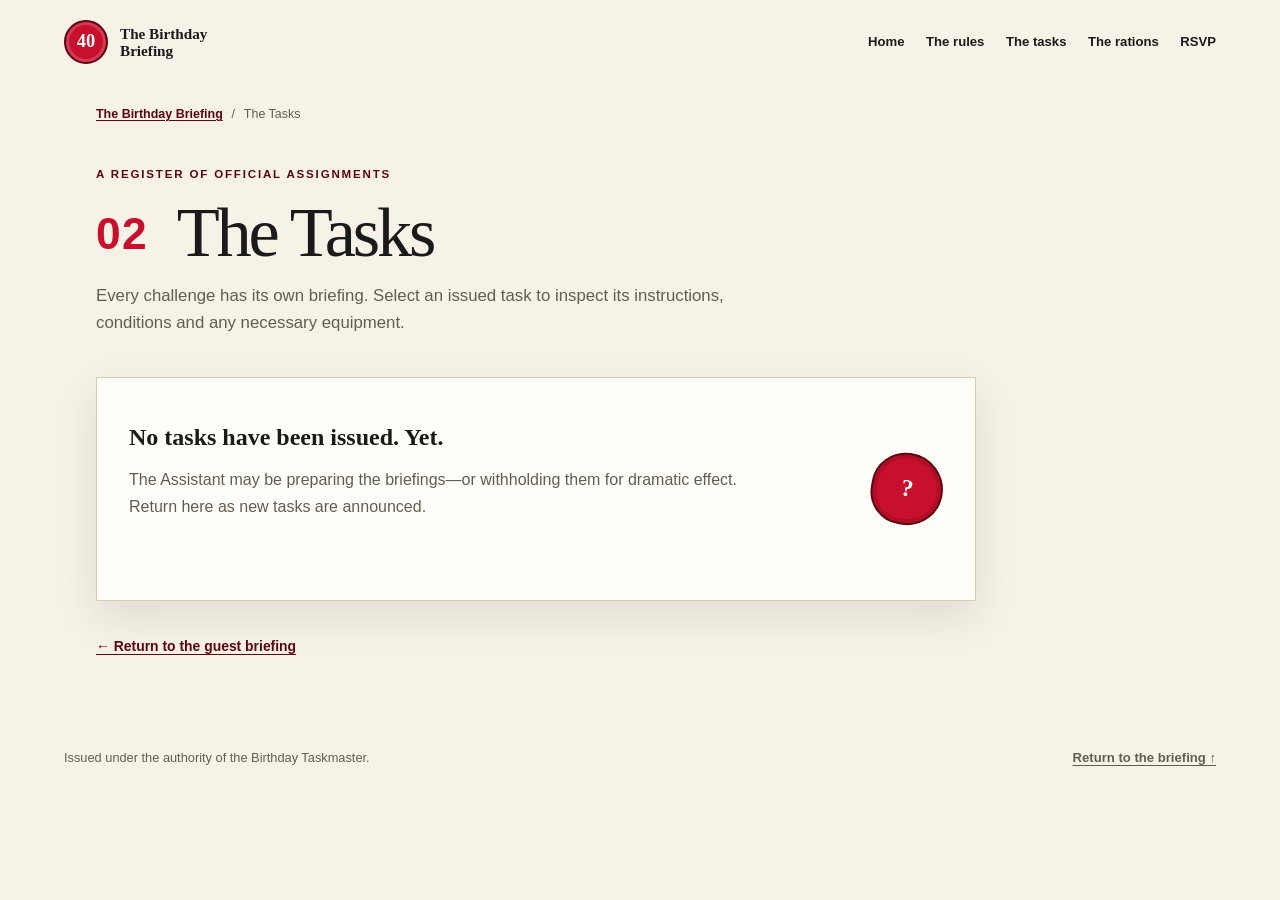
==== tasks/index.html @ 139fe777 "feat: enhance guest briefing site with task register and rules page" ====
<!doctype html>
<html lang="en">
  <head>
    <meta charset="utf-8">
    <meta name="viewport" content="width=device-width, initial-scale=1">
    <meta
      name="description"
      content="The official register of birthday tasks and contestant briefings."
    >
    <meta name="theme-color" content="#f7f2e7">
    <title>The Task Register | The Birthday Briefing</title>
    <link rel="stylesheet" href="../assets/css/style.css">
  </head>
  <body>
    <a class="skip-link" href="#main-content">Skip to the task register</a>
    <header class="site-header">
      <a class="wordmark" href="../index.html" aria-label="The Birthday Briefing, home">
        <span class="wordmark__seal" aria-hidden="true">40</span>
        <span class="wordmark__text">The Birthday<br>Briefing</span>
      </a>
      <nav class="site-nav" aria-label="Main navigation">
        <a href="../index.html">Home</a>
        <a href="../rules.html">The rules</a>
        <a href="./" aria-current="page">The tasks</a>
        <a href="../index.html#rations">The rations</a>
        <a href="../index.html#rsvp">RSVP</a>
      </nav>
    </header>

    <main class="document-main" id="main-content">
      <p class="breadcrumb"><a href="../index.html">The Birthday Briefing</a> <span aria-hidden="true">/</span> The Tasks</p>
      <section class="page-intro" aria-labelledby="page-title">
        <p class="eyebrow">A register of official assignments</p>
        <h1 id="page-title"><span class="section-number">02</span> The Tasks</h1>
        <p>Every challenge has its own briefing. Select an issued task to inspect its instructions, conditions and any necessary equipment.</p>
      </section>

      <section class="empty-state" aria-labelledby="empty-title">
        <span class="empty-state__seal" aria-hidden="true">?</span>
        <h2 id="empty-title">No tasks have been issued. Yet.</h2>
        <p>The Assistant may be preparing the briefings—or withholding them for dramatic effect. Return here as new tasks are announced.</p>
      </section>

      <p class="page-actions"><a class="text-link" href="../index.html">← Return to the guest briefing</a></p>
    </main>

    <footer class="site-footer">
      <p>Issued under the authority of the Birthday Taskmaster.</p>
      <a href="../index.html">Return to the briefing ↑</a>
    </footer>
  </body>
</html>
---- assets/css/style.css ----
:root {
  color-scheme: light;
  --red: #c8102e;
  --red-dark: #5b0612;
  --parchment: #f7f2e7;
  --paper: #fffdf8;
  --gold: #c5a059;
  --ink: #1a1a1a;
  --muted: #625d54;
  --line: #d8cbb1;
  --shadow: 0 16px 40px rgb(26 26 26 / 10%);
  --serif: Georgia, "Times New Roman", serif;
  --sans: "Avenir Next", Avenir, "Segoe UI", sans-serif;
}

* {
  box-sizing: border-box;
}

html {
  scroll-behavior: smooth;
  scroll-padding-top: 1.5rem;
}

body {
  margin: 0;
  color: var(--ink);
  background: var(--parchment);
  font-family: var(--sans);
  font-size: 1rem;
  line-height: 1.65;
}

a {
  color: inherit;
}

a:focus-visible,
summary:focus-visible {
  outline: 3px solid var(--gold);
  outline-offset: 5px;
}

.skip-link {
  position: absolute;
  z-index: 5;
  top: 0.75rem;
  left: 0.75rem;
  padding: 0.65rem 1rem;
  transform: translateY(-180%);
  color: white;
  background: var(--ink);
}

.skip-link:focus {
  transform: translateY(0);
}

.site-header {
  display: flex;
  align-items: center;
  justify-content: space-between;
  gap: 1.5rem;
  max-width: 76rem;
  margin: 0 auto;
  padding: 1.25rem 2rem;
}

.wordmark {
  display: inline-flex;
  align-items: center;
  gap: 0.75rem;
  color: var(--ink);
  font-family: var(--serif);
  font-size: 0.95rem;
  font-weight: 700;
  line-height: 1.15;
  text-decoration: none;
}

.wordmark__seal {
  display: grid;
  width: 2.75rem;
  aspect-ratio: 1;
  place-items: center;
  border: 2px solid var(--red-dark);
  border-radius: 50%;
  color: var(--paper);
  background: var(--red);
  box-shadow: inset 0 0 0 3px rgb(255 255 255 / 18%);
  font-family: var(--serif);
  font-size: 1.15rem;
}

.site-nav {
  display: flex;
  flex-wrap: wrap;
  justify-content: flex-end;
  gap: 0.4rem 1.35rem;
}

.site-nav a,
.site-footer a {
  font-size: 0.82rem;
  font-weight: 700;
  text-decoration-thickness: 1px;
  text-underline-offset: 0.25em;
}

.site-nav a {
  text-decoration: none;
}

.site-nav a:hover,
.site-footer a:hover {
  color: var(--red);
  text-decoration: underline;
}

.hero {
  position: relative;
  display: grid;
  grid-template-columns: minmax(0, 1fr) 15rem;
  align-items: center;
  gap: 2rem;
  max-width: 76rem;
  min-height: 38rem;
  margin: 1.5rem auto 0;
  padding: 2rem;
}

.hero__paper {
  position: relative;
  min-height: 31rem;
  padding: clamp(2rem, 7vw, 5.5rem) clamp(1.5rem, 7vw, 6rem);
  overflow: hidden;
  border: 1px solid var(--line);
  background:
    linear-gradient(135deg, transparent 0 12px, var(--paper) 13px) top left,
    linear-gradient(225deg, transparent 0 12px, var(--paper) 13px) top right,
    linear-gradient(315deg, transparent 0 12px, var(--paper) 13px) bottom right,
    linear-gradient(45deg, transparent 0 12px, var(--paper) 13px) bottom left,
    var(--paper);
  background-size: 51% 51%;
  background-repeat: no-repeat;
  box-shadow: var(--shadow);
}

.hero__paper::before {
  position: absolute;
  inset: 0.65rem;
  border: 1px solid rgb(197 160 89 / 55%);
  content: "";
  pointer-events: none;
}

.eyebrow {
  margin: 0 0 0.75rem;
  color: var(--red-dark);
  font-size: 0.72rem;
  font-weight: 800;
  letter-spacing: 0.16em;
  text-transform: uppercase;
}

.hero__recipient {
  margin: 0 0 1rem;
  color: var(--muted);
  font-family: var(--serif);
  font-style: italic;
}

.hero__recipient span {
  color: var(--ink);
  font-weight: 700;
}

h1,
h2,
h3,
p {
  margin-top: 0;
}

h1,
h2,
h3 {
  font-family: var(--serif);
}

h1 {
  max-width: 14ch;
  margin-bottom: 1.1rem;
  font-size: clamp(2.4rem, 5.5vw, 4.6rem);
  font-weight: 500;
  letter-spacing: -0.045em;
  line-height: 1.04;
}

.hero__intro {
  max-width: 39rem;
  margin-bottom: 1.6rem;
  color: var(--muted);
  font-size: 1.05rem;
}

.button {
  display: inline-flex;
  align-items: center;
  justify-content: center;
  gap: 0.7rem;
  min-height: 3rem;
  padding: 0.75rem 1.15rem;
  border: 2px solid transparent;
  font-size: 0.86rem;
  font-weight: 800;
  text-decoration: none;
  transition: background-color 160ms ease, color 160ms ease, transform 160ms ease;
}

.button:hover {
  transform: translateY(-2px);
}

.button--red {
  color: white;
  background: var(--red);
}

.button--red:hover {
  background: var(--red-dark);
}

.hero__seal {
  position: absolute;
  right: 2.4rem;
  bottom: 2.25rem;
  display: grid;
  width: 6.1rem;
  aspect-ratio: 1;
  place-items: center;
  border: 2px solid #8e1523;
  border-radius: 47% 53% 50% 48%;
  color: #fff9ea;
  background:
    radial-gradient(circle at 32% 28%, rgb(255 255 255 / 18%), transparent 33%),
    var(--red);
  box-shadow: inset 0 0 0 4px rgb(91 6 18 / 25%), 0 5px 10px rgb(26 26 26 / 22%);
  font-family: var(--serif);
  font-size: 0.68rem;
  font-weight: 700;
  line-height: 1.15;
  text-align: center;
  transform: rotate(9deg);
}

.hero__serial {
  position: absolute;
  right: 1.2rem;
  bottom: 1.1rem;
  color: var(--muted);
  font-size: 0.58rem;
  font-weight: 700;
  letter-spacing: 0.12em;
}

.countdown {
  padding: 1.4rem 0 1.4rem 1.5rem;
  border-left: 2px solid var(--gold);
}

.countdown__value {
  max-width: 12rem;
  margin-bottom: 0.5rem;
  color: var(--red-dark);
  font-family: var(--serif);
  font-size: 1.55rem;
  font-weight: 700;
  line-height: 1.2;
  font-variant-numeric: tabular-nums;
}

.countdown__note {
  margin-bottom: 0;
  color: var(--muted);
  font-size: 0.85rem;
}

.section-rule {
  display: flex;
  align-items: center;
  gap: 1rem;
  max-width: 72rem;
  margin: 1rem auto 0;
  padding: 0 2rem;
  color: var(--red-dark);
  font-family: var(--serif);
  font-size: 0.85rem;
  font-style: italic;
  text-align: center;
}

.section-rule::before,
.section-rule::after {
  height: 1px;
  flex: 1;
  background: var(--line);
  content: "";
}

.content-section {
  max-width: 72rem;
  margin: 0 auto;
  padding: 5.5rem 2rem;
}

.section-heading {
  max-width: 42rem;
  margin-bottom: 2.4rem;
}

.section-heading h2,
.judgement-card h2 {
  margin-bottom: 0.8rem;
  font-size: clamp(2.1rem, 4vw, 3rem);
  font-weight: 500;
  letter-spacing: -0.035em;
  line-height: 1.1;
}

.section-heading > p:last-child {
  max-width: 38rem;
  margin-bottom: 0;
  color: var(--muted);
}

.section-number {
  display: inline-block;
  margin-right: 0.35em;
  color: var(--red);
  font-family: var(--sans);
  font-size: 0.63em;
  font-weight: 800;
  letter-spacing: 0.03em;
  vertical-align: 0.14em;
}

.rules-grid,
.rations-grid {
  display: grid;
  grid-template-columns: repeat(3, minmax(0, 1fr));
  gap: 1rem;
}

.rule-card,
.ration-card {
  position: relative;
  min-height: 15rem;
  padding: 1.6rem;
  border: 1px solid var(--line);
  background: var(--paper);
  box-shadow: 0 7px 18px rgb(26 26 26 / 5%);
}

.rule-card--date {
  border-top: 4px solid var(--red);
}

.rule-card__icon {
  display: grid;
  width: 2rem;
  aspect-ratio: 1;
  place-items: center;
  margin-bottom: 1rem;
  border: 1px solid var(--gold);
  border-radius: 50%;
  color: var(--red-dark);
  font-size: 0.7rem;
  font-weight: 800;
}

.rule-card h3,
.ration-card h3 {
  margin-bottom: 0.5rem;
  font-size: 1.3rem;
}

.rule-card p,
.ration-card p {
  margin-bottom: 0.7rem;
  color: var(--muted);
  font-size: 0.9rem;
}

.rule-card strong {
  color: var(--ink);
}

.text-link {
  color: var(--red-dark);
  font-size: 0.87rem;
  font-weight: 800;
  text-underline-offset: 0.25em;
}

.tasks-section {
  border-top: 1px solid var(--line);
  border-bottom: 1px solid var(--line);
  background:
    linear-gradient(90deg, rgb(200 16 46 / 3%) 1px, transparent 1px),
    linear-gradient(rgb(200 16 46 / 3%) 1px, transparent 1px),
    #f1e9d8;
  background-size: 28px 28px;
}

.task-index {
  display: grid;
  gap: 0.85rem;
  max-width: 58rem;
}

.task-card {
  position: relative;
  display: grid;
  grid-template-columns: 6rem 1fr 3rem;
  align-items: center;
  gap: 0.4rem 1rem;
  min-height: 6rem;
  padding: 1rem 1.3rem;
  border: 1px solid #b8aa90;
  background: var(--paper);
  box-shadow: 0 7px 18px rgb(26 26 26 / 6%);
  text-decoration: none;
  transition: border-color 160ms ease, transform 160ms ease, box-shadow 160ms ease;
}

.task-card:hover {
  transform: translateY(-2px);
  border-color: var(--red);
  box-shadow: 0 11px 24px rgb(26 26 26 / 10%);
}

.task-card__number {
  grid-column: 1;
  grid-row: 1 / span 2;
  color: var(--red-dark);
  font-size: 0.68rem;
  font-weight: 800;
  letter-spacing: 0.11em;
  text-transform: uppercase;
}

.task-card__title {
  grid-column: 2;
  font-family: var(--serif);
  font-size: 1.25rem;
  font-weight: 700;
}

.task-card__description {
  grid-column: 2;
  color: var(--muted);
  font-size: 0.9rem;
}

.task-card__seal {
  grid-column: 3;
  grid-row: 1 / span 2;
  display: grid;
  width: 2.6rem;
  aspect-ratio: 1;
  place-items: center;
  border-radius: 50%;
  color: white;
  background: var(--red);
  font-size: 0.58rem;
  font-weight: 800;
}

.rations-grid {
  grid-template-columns: repeat(2, minmax(0, 1fr));
}

.ration-card {
  min-height: 12rem;
  padding-right: 6rem;
}

.ration-card__stamp {
  position: absolute;
  top: 1.5rem;
  right: 1.4rem;
  display: grid;
  width: 3.8rem;
  aspect-ratio: 1;
  place-items: center;
  border: 1px solid var(--gold);
  border-radius: 50%;
  color: var(--red-dark);
  font-size: 0.54rem;
  font-weight: 900;
  letter-spacing: 0.08em;
  transform: rotate(10deg);
}

.dietary-note {
  margin: 1.2rem 0 0;
  padding: 1rem 1.2rem;
  border-left: 3px solid var(--gold);
  background: rgb(255 253 248 / 65%);
  font-size: 0.9rem;
}

.dietary-note strong {
  color: var(--red-dark);
}

.judgement-section {
  padding: 5rem 2rem;
  color: var(--paper);
  background: var(--red-dark);
}

.judgement-card {
  max-width: 47rem;
  margin: 0 auto;
  padding: clamp(2rem, 6vw, 4rem);
  border: 1px solid rgb(197 160 89 / 70%);
  text-align: center;
}

.judgement-card .eyebrow {
  color: #ead3a0;
}

.judgement-card h2 {
  color: white;
}

.judgement-card > p:not(.eyebrow) {
  max-width: 34rem;
  margin-right: auto;
  margin-left: auto;
}

.judgement-card__note,
.judgement-card__contact {
  color: #eadfce;
  font-size: 0.84rem;
}

.judgement-card__note {
  margin-bottom: 1.4rem;
}

.button--light {
  margin-bottom: 1.5rem;
  color: var(--red-dark);
  background: var(--paper);
}

.button--light:hover {
  color: var(--ink);
  background: #eadfce;
}

.judgement-card__contact {
  margin-bottom: 0;
}

.site-footer {
  display: flex;
  justify-content: space-between;
  gap: 1rem;
  max-width: 76rem;
  margin: 0 auto;
  padding: 1.5rem 2rem;
  color: var(--muted);
  font-size: 0.8rem;
}

.site-footer p {
  margin-bottom: 0;
}

.document-main {
  max-width: 72rem;
  min-height: 65vh;
  margin: 0 auto;
  padding: 1.25rem 2rem 4rem;
}

.breadcrumb {
  display: flex;
  flex-wrap: wrap;
  gap: 0.55rem;
  margin: 0 0 2.5rem;
  color: var(--muted);
  font-size: 0.78rem;
}

.breadcrumb a {
  color: var(--red-dark);
  font-weight: 700;
  text-underline-offset: 0.2em;
}

.page-intro {
  max-width: 48rem;
  margin: 0 0 2.5rem;
}

.page-intro h1 {
  max-width: 18ch;
  margin-bottom: 0.8rem;
  font-size: clamp(2.5rem, 6vw, 4.4rem);
}

.page-intro > p:last-child {
  max-width: 42rem;
  margin-bottom: 0;
  color: var(--muted);
  font-size: 1.05rem;
}

.empty-state {
  position: relative;
  max-width: 55rem;
  min-height: 14rem;
  margin: 2rem 0;
  padding: 2.5rem 8rem 2.5rem 2rem;
  border: 1px solid var(--line);
  background: var(--paper);
  box-shadow: var(--shadow);
}

.empty-state h2,
.task-detail__paper h2,
.rules-page-card h2 {
  margin-bottom: 0.6rem;
  font-size: 1.5rem;
}

.empty-state > p:last-child {
  max-width: 38rem;
  margin-bottom: 0;
  color: var(--muted);
}

.empty-state__seal {
  position: absolute;
  top: 50%;
  right: 2rem;
  display: grid;
  width: 4.5rem;
  aspect-ratio: 1;
  place-items: center;
  transform: translateY(-50%) rotate(9deg);
  border: 2px solid var(--red-dark);
  border-radius: 48% 52% 50% 46%;
  color: var(--paper);
  background: var(--red);
  box-shadow: inset 0 0 0 4px rgb(91 6 18 / 22%);
  font-family: var(--serif);
  font-size: 1.5rem;
  font-weight: 700;
}

.rules-list {
  display: grid;
  grid-template-columns: repeat(2, minmax(0, 1fr));
  gap: 1rem;
}

.rules-page-card {
  min-height: 13rem;
  padding: 1.5rem;
  border: 1px solid var(--line);
  background: var(--paper);
  box-shadow: 0 7px 18px rgb(26 26 26 / 5%);
}

.rules-page-card p {
  margin-bottom: 0;
  color: var(--muted);
}

.rules-notice {
  margin-top: 1.4rem;
  padding: 1rem 1.2rem;
  border-left: 3px solid var(--gold);
  background: rgb(255 253 248 / 70%);
}

.task-detail {
  max-width: 55rem;
}

.task-detail__paper {
  position: relative;
  padding: clamp(1.5rem, 5vw, 3rem);
  border: 1px solid var(--line);
  background: var(--paper);
  box-shadow: var(--shadow);
}

.task-detail__paper section + section {
  margin-top: 2rem;
  padding-top: 1.4rem;
  border-top: 1px solid var(--line);
}

.task-detail__paper p,
.task-detail__paper li {
  color: var(--muted);
}

.task-detail__seal {
  width: fit-content;
  max-width: 13rem;
  margin: 2.5rem 0 0 auto;
  padding: 0.9rem 1.2rem;
  border: 2px solid var(--red-dark);
  border-radius: 50%;
  color: var(--paper) !important;
  background: var(--red);
  box-shadow: inset 0 0 0 3px rgb(91 6 18 / 20%);
  font-family: var(--serif);
  font-size: 0.8rem;
  font-weight: 700;
  line-height: 1.2;
  text-align: center;
  transform: rotate(-5deg);
}

.page-actions {
  margin: 2rem 0 0;
}

@media (max-width: 760px) {
  .site-header {
    align-items: flex-start;
    flex-direction: column;
    gap: 1rem;
    padding: 1rem 1.25rem;
  }

  .site-nav {
    justify-content: flex-start;
    gap: 0.45rem 1rem;
  }

  .hero {
    grid-template-columns: 1fr;
    gap: 1.4rem;
    min-height: 0;
    margin-top: 0.5rem;
    padding: 1rem 1.25rem;
  }

  .hero__paper {
    min-height: 29rem;
    padding: 3rem 2rem 8.5rem;
  }

  .hero__seal {
    right: 1.5rem;
    bottom: 2rem;
    width: 5.25rem;
  }

  .hero__serial {
    right: 0.9rem;
    bottom: 0.75rem;
    font-size: 0.48rem;
  }

  .countdown {
    padding: 0.2rem 0 0.2rem 1rem;
  }

  .countdown__value {
    max-width: none;
    font-size: 1.35rem;
  }

  .section-rule {
    padding: 0 1.25rem;
  }

  .content-section {
    padding: 4rem 1.25rem;
  }

  .rules-grid {
    grid-template-columns: 1fr;
  }

  .rule-card {
    min-height: 0;
  }

  .task-card {
    grid-template-columns: 4.5rem 1fr 2.6rem;
    gap: 0.4rem 0.65rem;
    padding: 0.9rem;
  }

  .task-card__title {
    font-size: 1.05rem;
  }

  .rations-grid {
    grid-template-columns: 1fr;
  }

  .judgement-section {
    padding: 3.5rem 1.25rem;
  }

  .site-footer {
    flex-direction: column;
    padding: 1.25rem;
  }

  .document-main {
    padding: 1rem 1.25rem 3rem;
  }

  .breadcrumb {
    margin-bottom: 1.8rem;
  }

  .empty-state {
    min-height: 0;
    padding: 1.5rem 1.5rem 6rem;
  }

  .empty-state__seal {
    top: auto;
    right: 1.3rem;
    bottom: 0.8rem;
    width: 3.5rem;
    transform: rotate(9deg);
  }

  .rules-list {
    grid-template-columns: 1fr;
  }

  .rules-page-card {
    min-height: 0;
  }

  .task-detail__seal {
    margin-top: 2rem;
  }
}

@media (max-width: 400px) {
  .hero__paper {
    padding-right: 1.35rem;
    padding-left: 1.35rem;
  }

  .task-card {
    grid-template-columns: 1fr 2.6rem;
  }

  .task-card__number {
    grid-column: 1;
    grid-row: auto;
  }

  .task-card__title {
    grid-column: 1;
  }

  .task-card__description {
    grid-column: 1;
  }

  .task-card__seal {
    grid-column: 2;
    grid-row: 1 / span 3;
  }

  .ration-card {
    padding-right: 5rem;
    padding-left: 1.2rem;
  }
}

@media (prefers-reduced-motion: reduce) {
  *,
  *::before,
  *::after {
    scroll-behavior: auto !important;
    animation-duration: 0.01ms !important;
    animation-iteration-count: 1 !important;
    transition-duration: 0.01ms !important;
  }
}
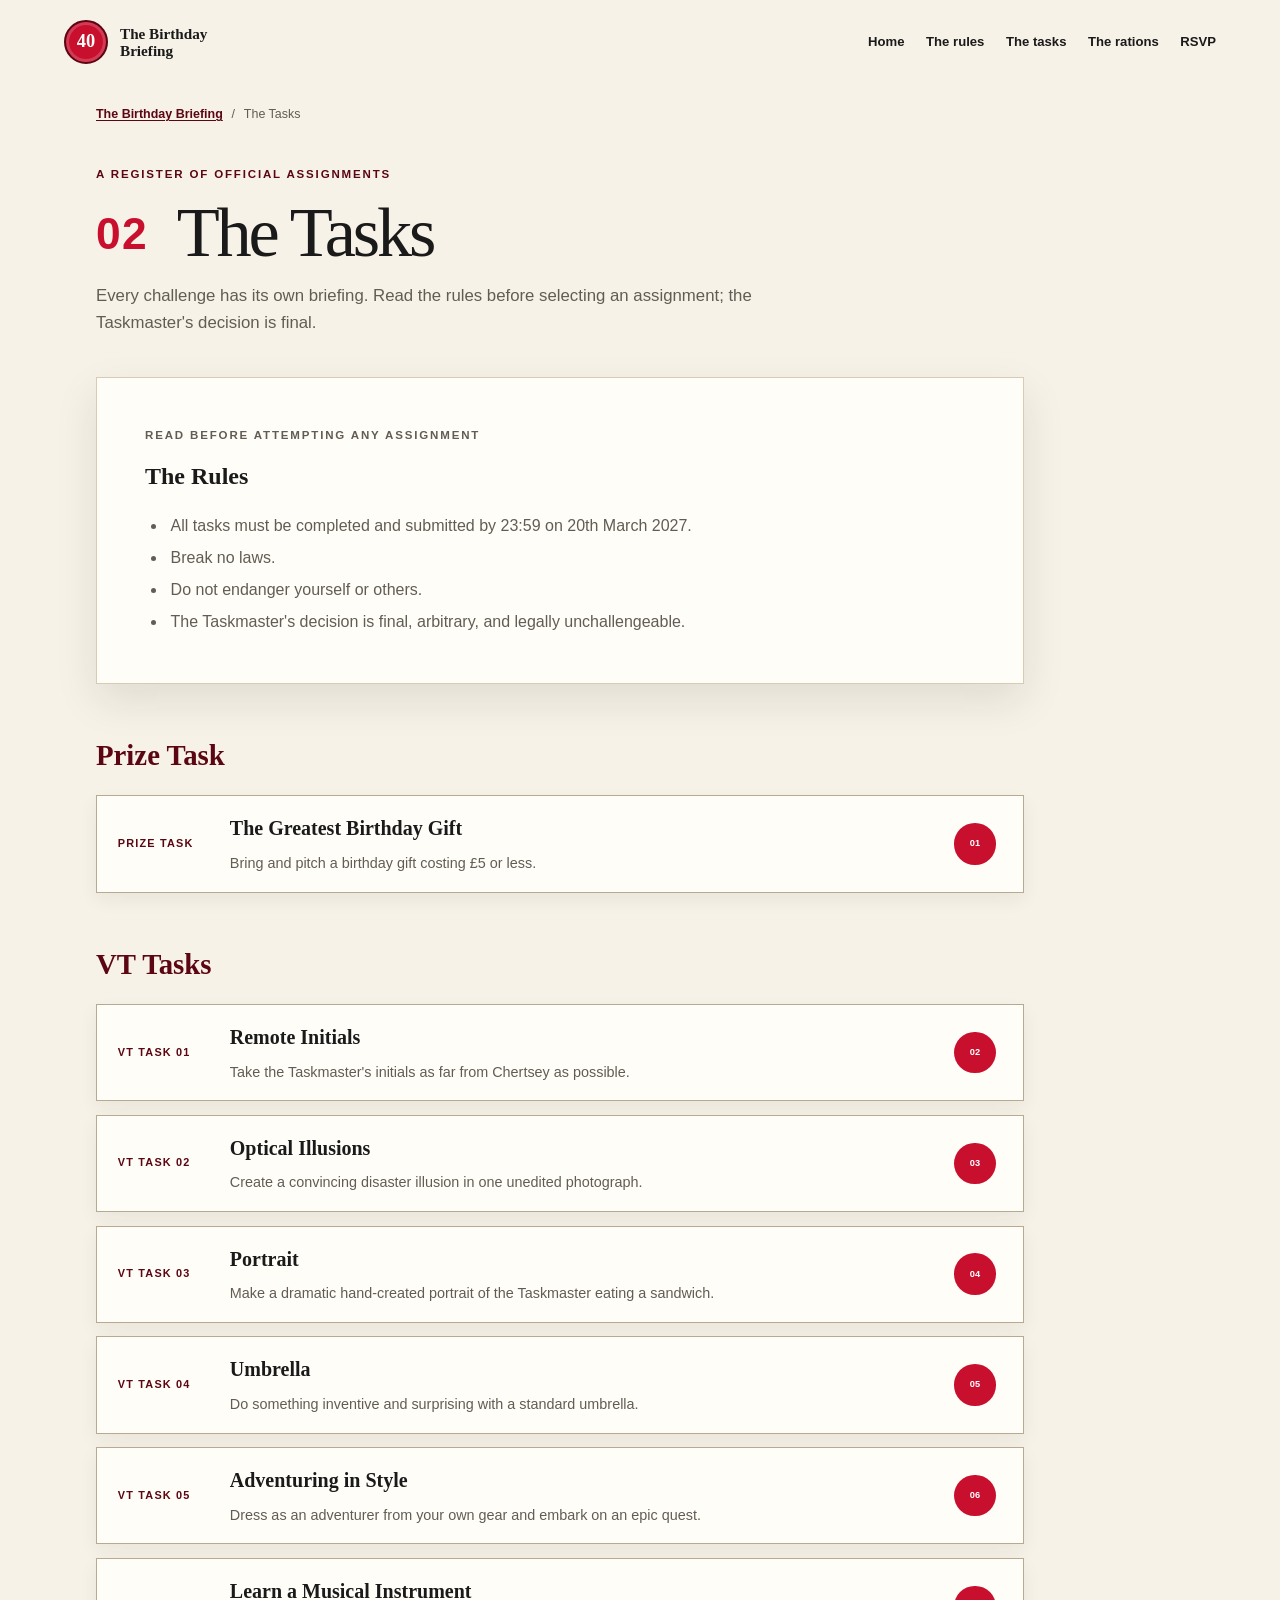
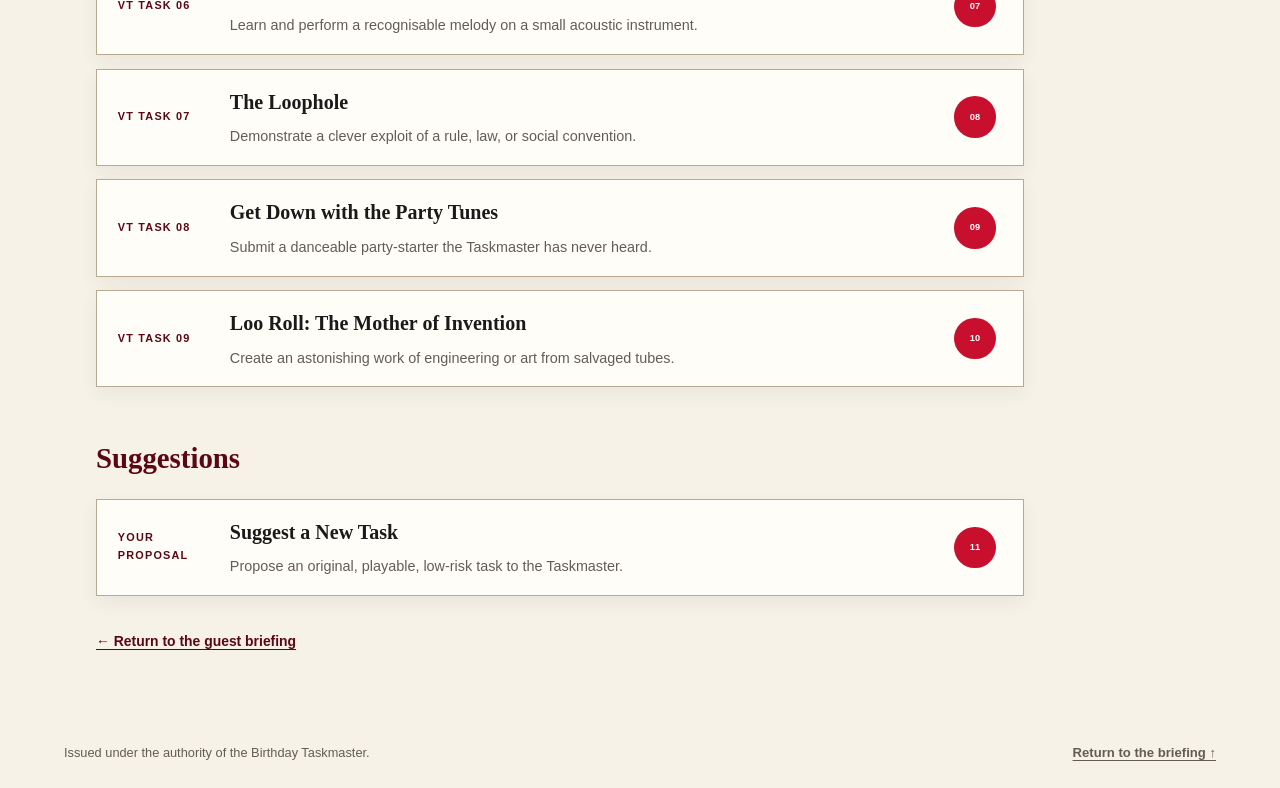
==== commit 73d032aa: "add new task ideas" ====
--- a/tasks/index.html
+++ b/tasks/index.html
@@ -32,13 +32,102 @@
       <section class="page-intro" aria-labelledby="page-title">
         <p class="eyebrow">A register of official assignments</p>
         <h1 id="page-title"><span class="section-number">02</span> The Tasks</h1>
-        <p>Every challenge has its own briefing. Select an issued task to inspect its instructions, conditions and any necessary equipment.</p>
+        <p>Every challenge has its own briefing. Read the rules before selecting an assignment; the Taskmaster's decision is final.</p>
       </section>
 
-      <section class="empty-state" aria-labelledby="empty-title">
-        <span class="empty-state__seal" aria-hidden="true">?</span>
-        <h2 id="empty-title">No tasks have been issued. Yet.</h2>
-        <p>The Assistant may be preparing the briefings—or withholding them for dramatic effect. Return here as new tasks are announced.</p>
+      <section class="task-detail__paper register-rules" aria-labelledby="rules-title">
+        <p class="eyebrow">Read before attempting any assignment</p>
+        <h2 id="rules-title">The Rules</h2>
+        <ul>
+          <li>All tasks must be completed and submitted by 23:59 on 20th March 2027.</li>
+          <li>Break no laws.</li>
+          <li>Do not endanger yourself or others.</li>
+          <li>The Taskmaster's decision is final, arbitrary, and legally unchallengeable.</li>
+        </ul>
+      </section>
+
+      <section class="task-register-section" aria-labelledby="prize-tasks-title">
+        <h2 id="prize-tasks-title">Prize Task</h2>
+        <div class="task-index">
+          <a class="task-card" href="./prize-task.html">
+            <span class="task-card__number">Prize task</span>
+            <span class="task-card__title">The Greatest Birthday Gift</span>
+            <span class="task-card__description">Bring and pitch a birthday gift costing £5 or less.</span>
+            <span class="task-card__seal" aria-hidden="true">01</span>
+          </a>
+        </div>
+      </section>
+
+      <section class="task-register-section" aria-labelledby="vt-tasks-title">
+        <h2 id="vt-tasks-title">VT Tasks</h2>
+        <div class="task-index">
+          <a class="task-card" href="./remote-initials.html">
+            <span class="task-card__number">VT task 01</span>
+            <span class="task-card__title">Remote Initials</span>
+            <span class="task-card__description">Take the Taskmaster's initials as far from Chertsey as possible.</span>
+            <span class="task-card__seal" aria-hidden="true">02</span>
+          </a>
+          <a class="task-card" href="./optical-illusions.html">
+            <span class="task-card__number">VT task 02</span>
+            <span class="task-card__title">Optical Illusions</span>
+            <span class="task-card__description">Create a convincing disaster illusion in one unedited photograph.</span>
+            <span class="task-card__seal" aria-hidden="true">03</span>
+          </a>
+          <a class="task-card" href="./portrait.html">
+            <span class="task-card__number">VT task 03</span>
+            <span class="task-card__title">Portrait</span>
+            <span class="task-card__description">Make a dramatic hand-created portrait of the Taskmaster eating a sandwich.</span>
+            <span class="task-card__seal" aria-hidden="true">04</span>
+          </a>
+          <a class="task-card" href="./umbrella.html">
+            <span class="task-card__number">VT task 04</span>
+            <span class="task-card__title">Umbrella</span>
+            <span class="task-card__description">Do something inventive and surprising with a standard umbrella.</span>
+            <span class="task-card__seal" aria-hidden="true">05</span>
+          </a>
+          <a class="task-card" href="./adventuring-in-style.html">
+            <span class="task-card__number">VT task 05</span>
+            <span class="task-card__title">Adventuring in Style</span>
+            <span class="task-card__description">Dress as an adventurer from your own gear and embark on an epic quest.</span>
+            <span class="task-card__seal" aria-hidden="true">06</span>
+          </a>
+          <a class="task-card" href="./learn-a-musical-instrument.html">
+            <span class="task-card__number">VT task 06</span>
+            <span class="task-card__title">Learn a Musical Instrument</span>
+            <span class="task-card__description">Learn and perform a recognisable melody on a small acoustic instrument.</span>
+            <span class="task-card__seal" aria-hidden="true">07</span>
+          </a>
+          <a class="task-card" href="./the-loophole.html">
+            <span class="task-card__number">VT task 07</span>
+            <span class="task-card__title">The Loophole</span>
+            <span class="task-card__description">Demonstrate a clever exploit of a rule, law, or social convention.</span>
+            <span class="task-card__seal" aria-hidden="true">08</span>
+          </a>
+          <a class="task-card" href="./party-tunes.html">
+            <span class="task-card__number">VT task 08</span>
+            <span class="task-card__title">Get Down with the Party Tunes</span>
+            <span class="task-card__description">Submit a danceable party-starter the Taskmaster has never heard.</span>
+            <span class="task-card__seal" aria-hidden="true">09</span>
+          </a>
+          <a class="task-card" href="./loo-roll-mother-of-invention.html">
+            <span class="task-card__number">VT task 09</span>
+            <span class="task-card__title">Loo Roll: The Mother of Invention</span>
+            <span class="task-card__description">Create an astonishing work of engineering or art from salvaged tubes.</span>
+            <span class="task-card__seal" aria-hidden="true">10</span>
+          </a>
+        </div>
+      </section>
+
+      <section class="task-register-section" aria-labelledby="suggest-task-title">
+        <h2 id="suggest-task-title">Suggestions</h2>
+        <div class="task-index">
+          <a class="task-card" href="./suggest-a-new-task.html">
+            <span class="task-card__number">Your proposal</span>
+            <span class="task-card__title">Suggest a New Task</span>
+            <span class="task-card__description">Propose an original, playable, low-risk task to the Taskmaster.</span>
+            <span class="task-card__seal" aria-hidden="true">11</span>
+          </a>
+        </div>
       </section>
 
       <p class="page-actions"><a class="text-link" href="../index.html">← Return to the guest briefing</a></p>
--- a/assets/css/style.css
+++ b/assets/css/style.css
@@ -419,6 +419,40 @@
   max-width: 58rem;
 }
 
+.task-register-section + .task-register-section {
+  margin-top: 3rem;
+}
+
+.task-register-section > h2 {
+  margin-bottom: 1rem;
+  color: var(--red-dark);
+  font-size: 1.8rem;
+}
+
+.register-rules {
+  max-width: 58rem;
+  margin-bottom: 3rem;
+}
+
+.register-rules h2 {
+  margin-bottom: 0.8rem;
+  font-size: 1.8rem;
+}
+
+.register-rules ul {
+  margin-bottom: 0;
+  padding-left: 1.4rem;
+}
+
+.register-rules li {
+  padding-left: 0.2rem;
+  color: var(--muted);
+}
+
+.register-rules li + li {
+  margin-top: 0.35rem;
+}
+
 .task-card {
   position: relative;
   display: grid;
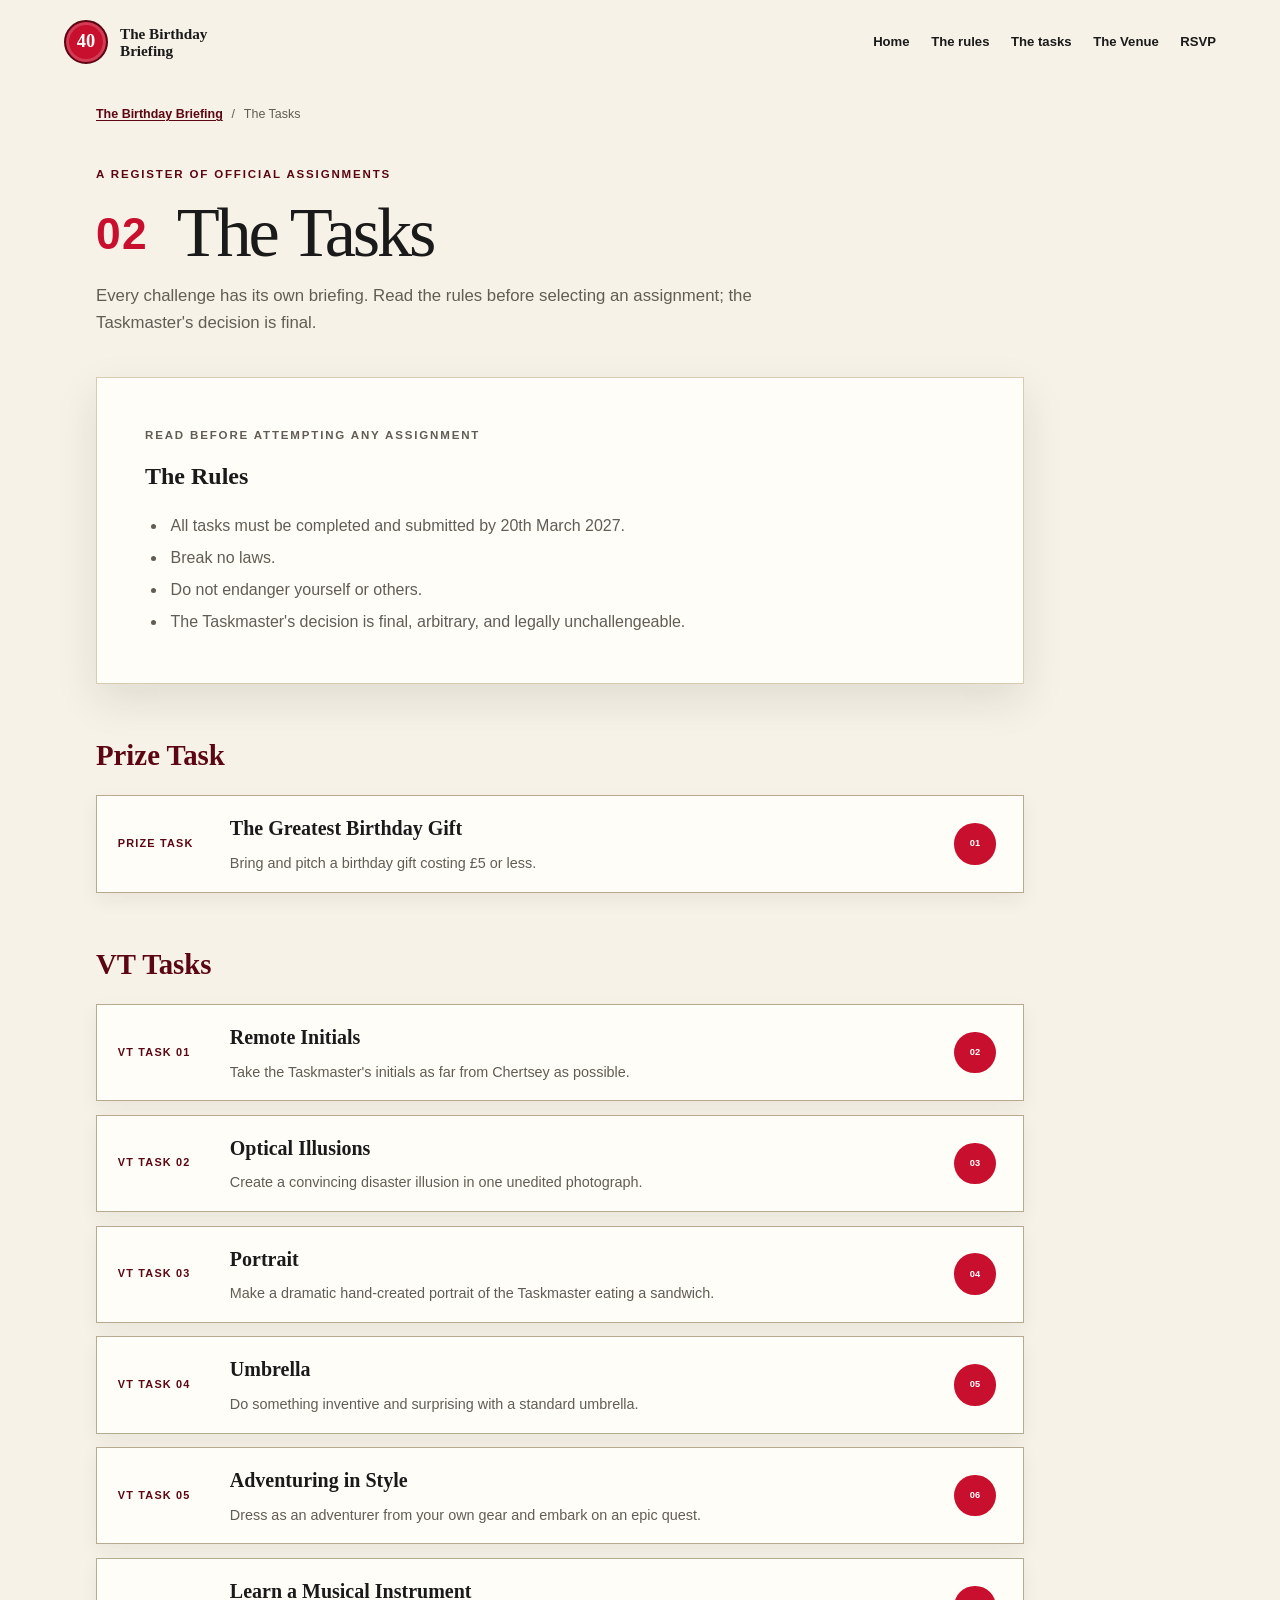
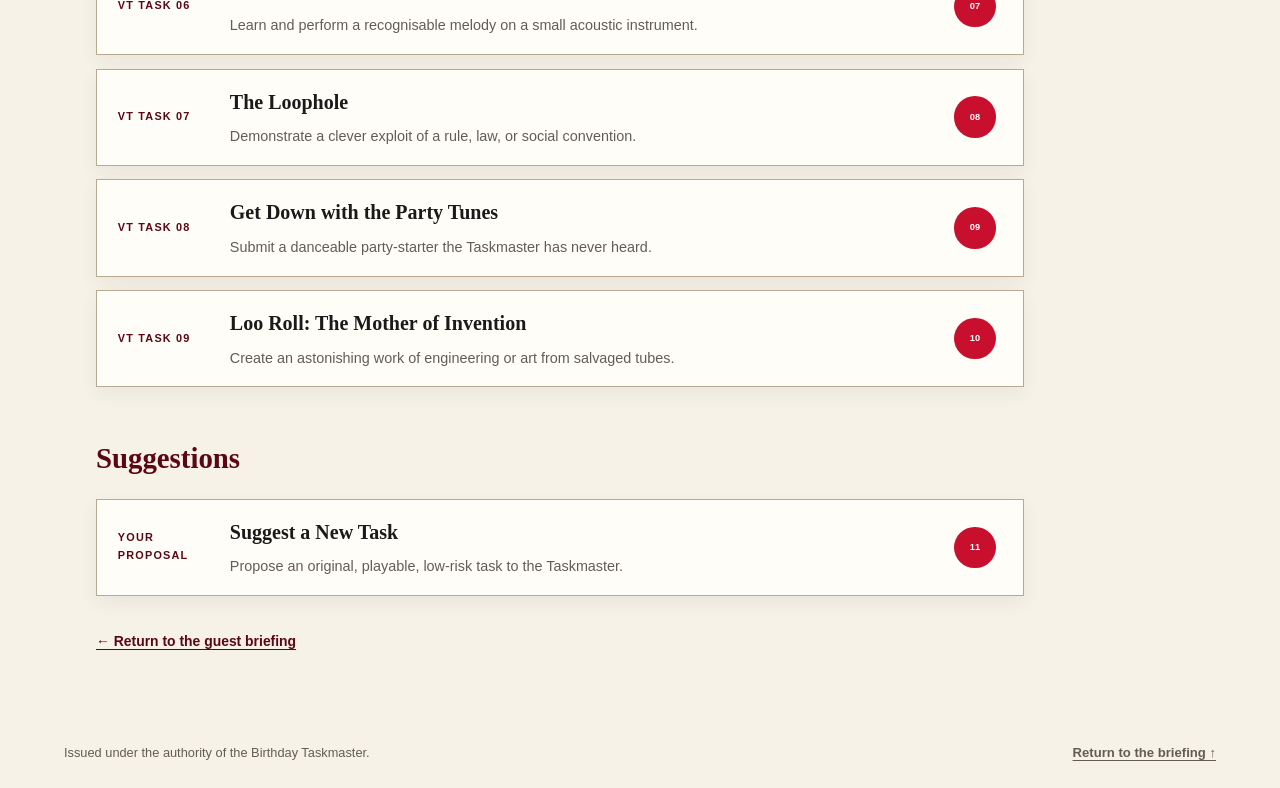
==== commit 034606c8: "add link and changed to venue" ====
--- a/tasks/index.html
+++ b/tasks/index.html
@@ -22,7 +22,7 @@
         <a href="../index.html">Home</a>
         <a href="../rules.html">The rules</a>
         <a href="./" aria-current="page">The tasks</a>
-        <a href="../index.html#rations">The rations</a>
+        <a href="../index.html#venue">The Venue</a>
         <a href="../index.html#rsvp">RSVP</a>
       </nav>
     </header>
@@ -39,7 +39,7 @@
         <p class="eyebrow">Read before attempting any assignment</p>
         <h2 id="rules-title">The Rules</h2>
         <ul>
-          <li>All tasks must be completed and submitted by 23:59 on 20th March 2027.</li>
+          <li>All tasks must be completed and submitted by 20th March 2027.</li>
           <li>Break no laws.</li>
           <li>Do not endanger yourself or others.</li>
           <li>The Taskmaster's decision is final, arbitrary, and legally unchallengeable.</li>
--- a/assets/css/style.css
+++ b/assets/css/style.css
@@ -346,7 +346,7 @@
 }
 
 .rules-grid,
-.rations-grid {
+.venue-grid {
   display: grid;
   grid-template-columns: repeat(3, minmax(0, 1fr));
   gap: 1rem;
@@ -511,7 +511,7 @@
   font-weight: 800;
 }
 
-.rations-grid {
+.venue-grid {
   grid-template-columns: repeat(2, minmax(0, 1fr));
 }
 
@@ -844,7 +844,7 @@
     font-size: 1.05rem;
   }
 
-  .rations-grid {
+  .venue-grid {
     grid-template-columns: 1fr;
   }
 
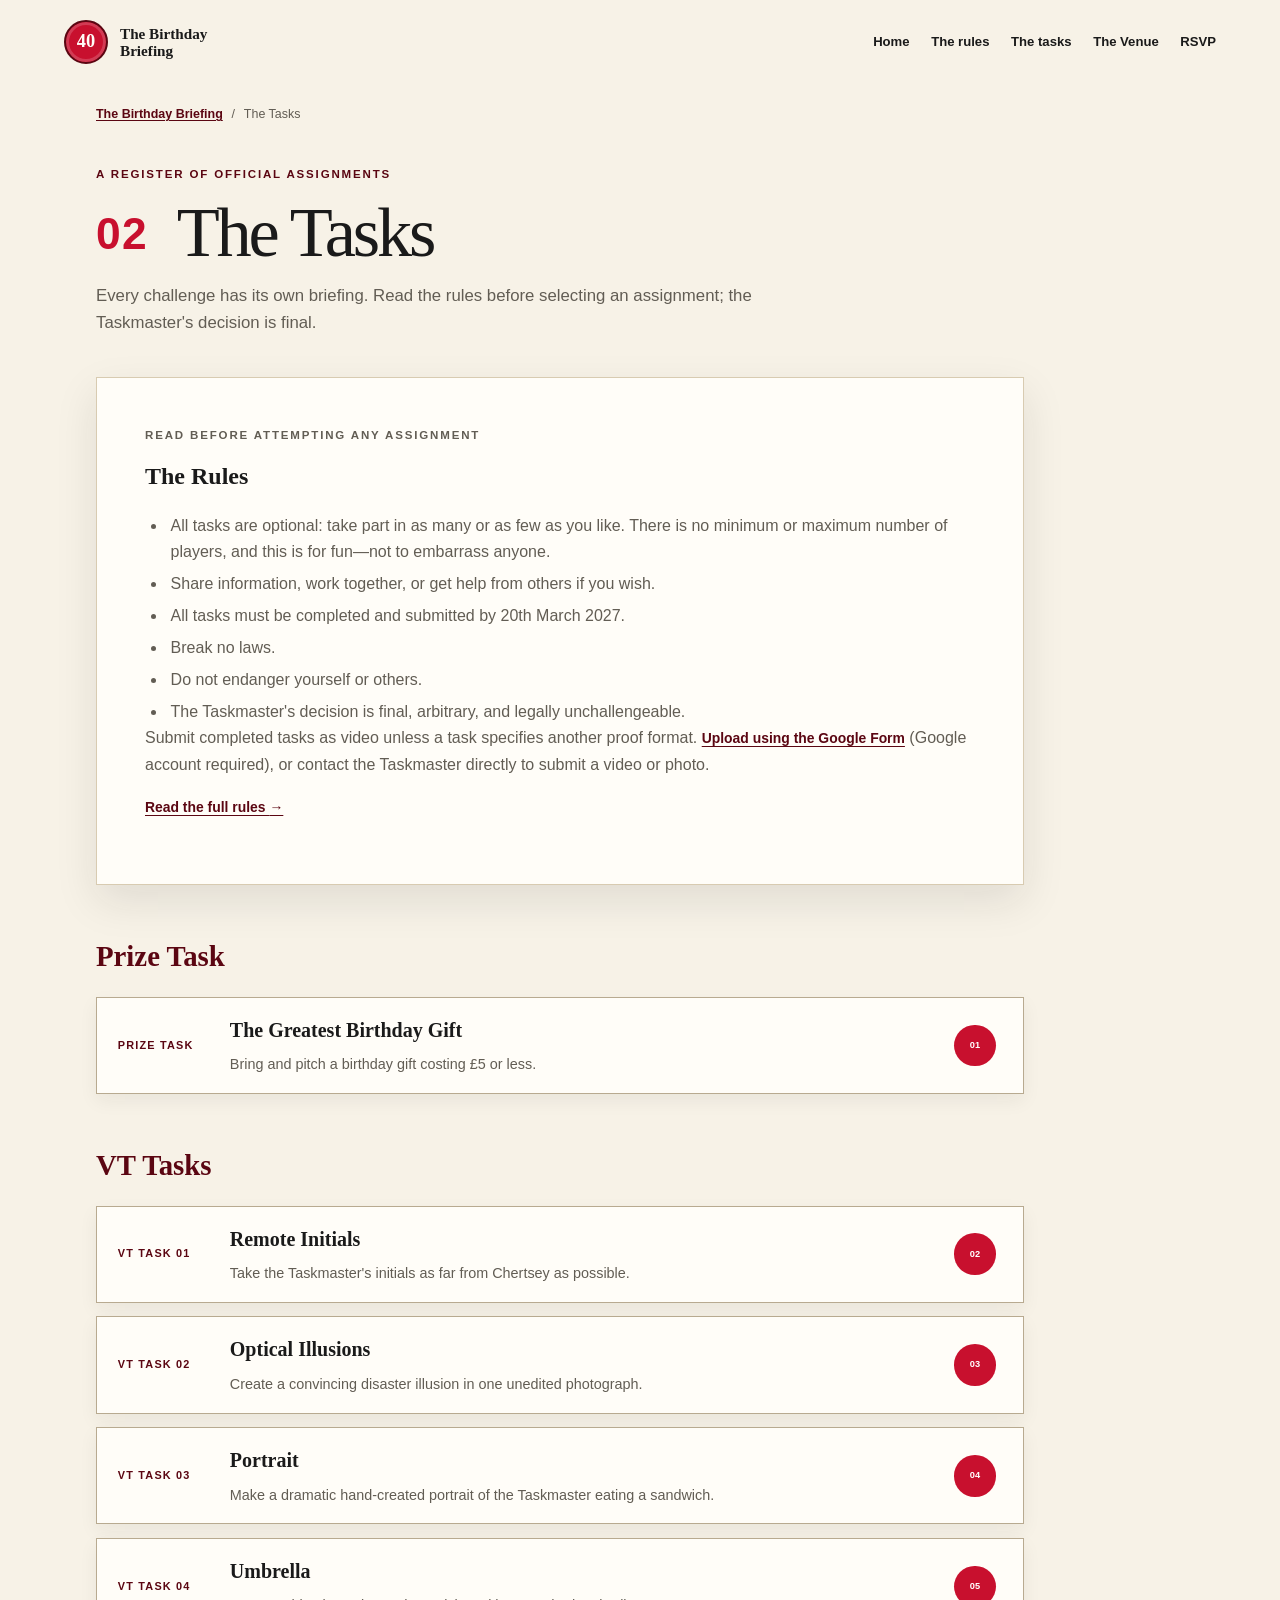
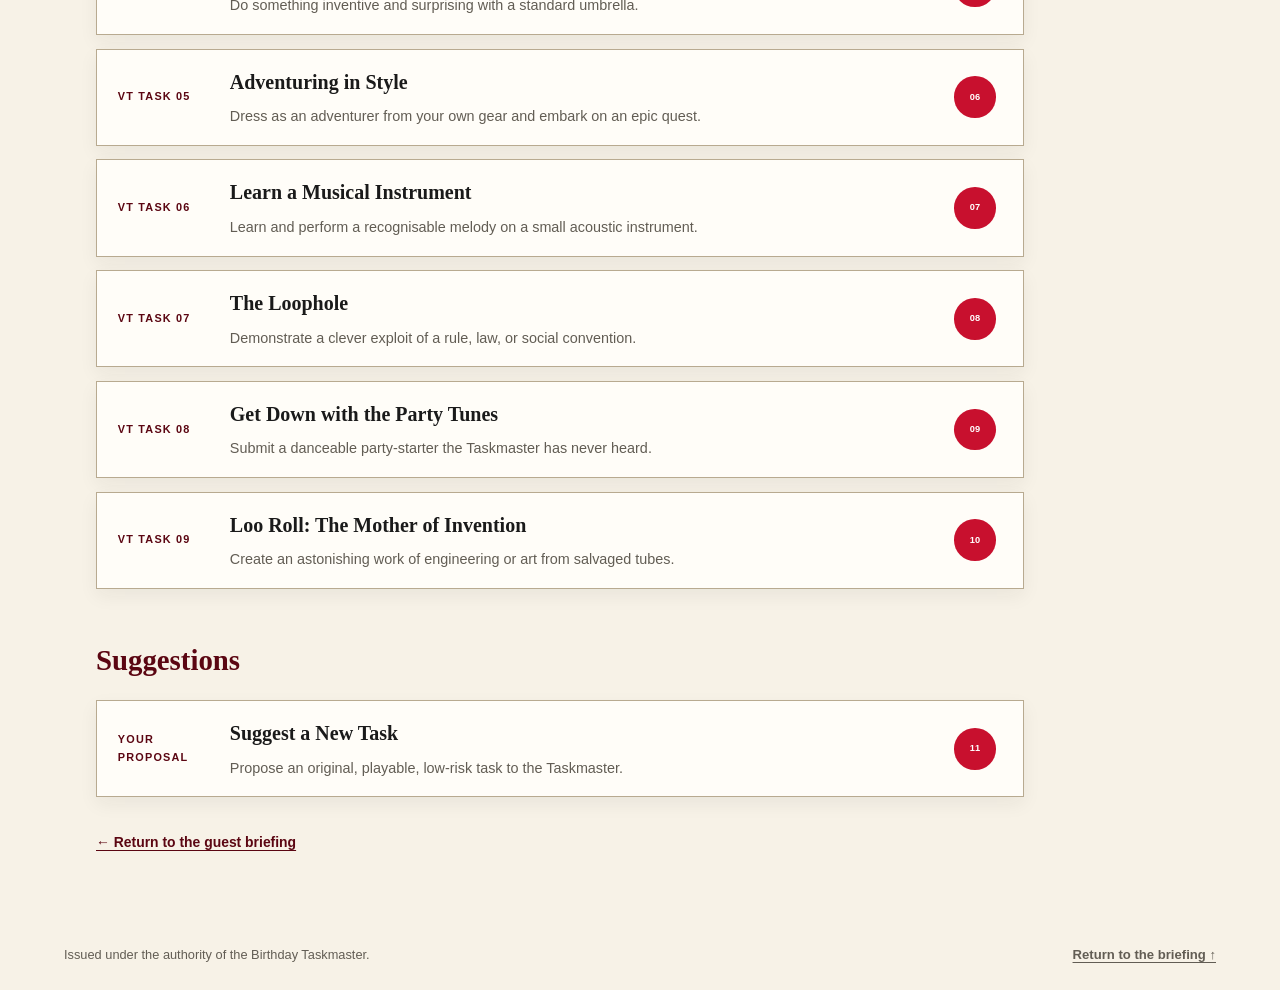
==== commit 71aad560: "updates to index and rules" ====
--- a/tasks/index.html
+++ b/tasks/index.html
@@ -39,11 +39,15 @@
         <p class="eyebrow">Read before attempting any assignment</p>
         <h2 id="rules-title">The Rules</h2>
         <ul>
+          <li>All tasks are optional: take part in as many or as few as you like. There is no minimum or maximum number of players, and this is for fun—not to embarrass anyone.</li>
+          <li>Share information, work together, or get help from others if you wish.</li>
           <li>All tasks must be completed and submitted by 20th March 2027.</li>
           <li>Break no laws.</li>
           <li>Do not endanger yourself or others.</li>
           <li>The Taskmaster's decision is final, arbitrary, and legally unchallengeable.</li>
         </ul>
+        <p>Submit completed tasks as video unless a task specifies another proof format. <a class="text-link" href="https://forms.gle/rJRY5DMnS42U3ZXMA" target="_blank" rel="noopener noreferrer">Upload using the Google Form</a> (Google account required), or contact the Taskmaster directly to submit a video or photo.</p>
+        <p><a class="text-link" href="../rules.html">Read the full rules <span aria-hidden="true">→</span></a></p>
       </section>
 
       <section class="task-register-section" aria-labelledby="prize-tasks-title">
